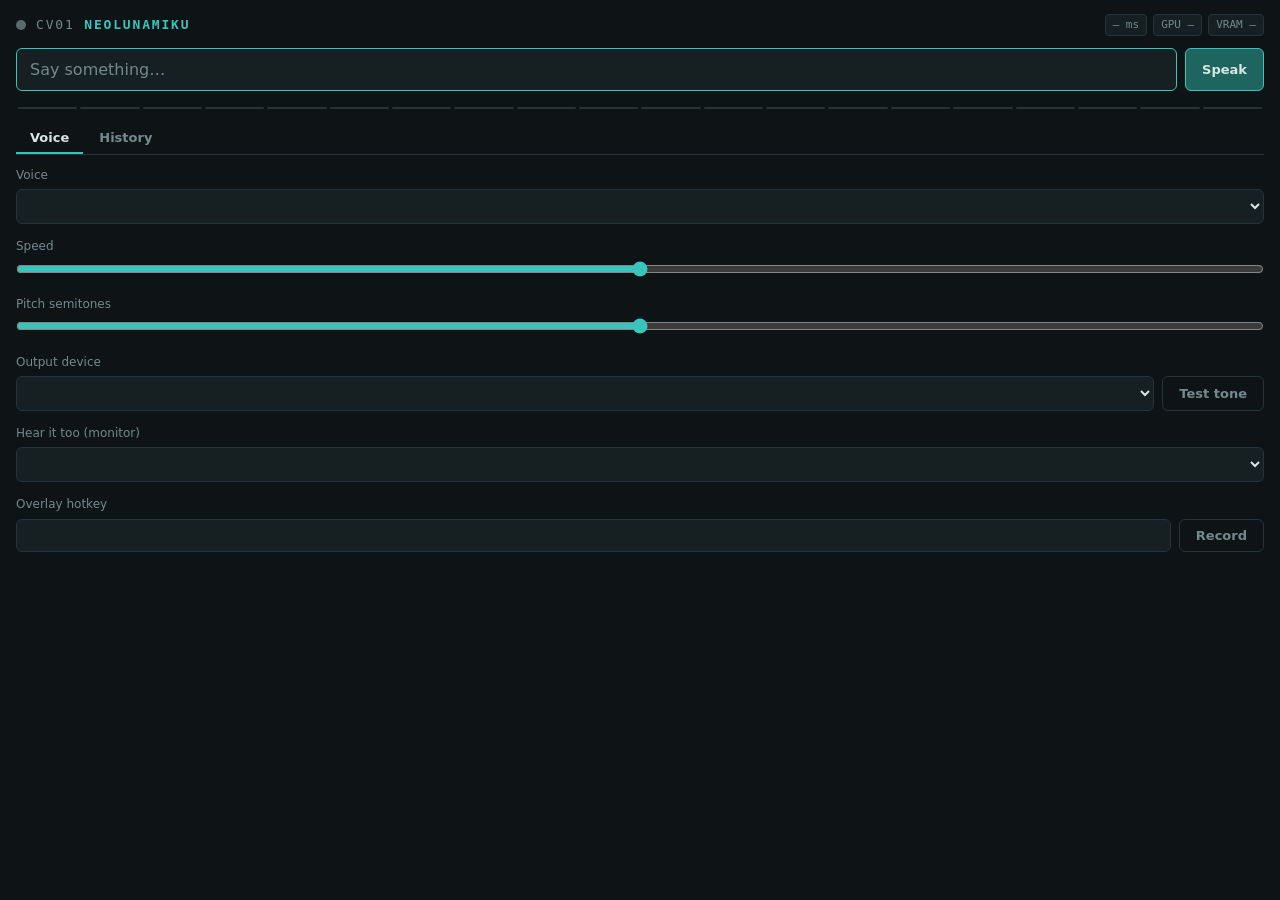
==== app/ui/index.html @ 3039992c "feat: monitor output, name-based device persistence, safer cable install flow Co-Authored-By: Claude" ====
<!DOCTYPE html>
<html lang="en">
<head>
<meta charset="utf-8">
<title>neolunamiku</title>
<link rel="stylesheet" href="app.css">
</head>
<body>
<header>
  <div class="led" id="led"></div>
  <div class="wordmark"><span>CV01</span> <b>NEOLUNAMIKU</b></div>
  <div class="chips">
    <div class="chip" id="chip-latency" title="last message: TTS + voice conversion">— ms</div>
    <div class="chip" id="chip-gpu">GPU —</div>
    <div class="chip" id="chip-vram">VRAM —</div>
  </div>
</header>

<div class="saybox">
  <input id="say-input" placeholder="Say something…" autofocus>
  <button id="say-btn">Speak</button>
</div>
<div class="voiceline" id="voiceline">
  <i></i><i></i><i></i><i></i><i></i><i></i><i></i><i></i><i></i><i></i><i></i><i></i><i></i><i></i><i></i><i></i><i></i><i></i><i></i><i></i>
</div>

<nav class="tabs">
  <button class="active" data-tab="voice">Voice</button>
  <button data-tab="history">History</button>
</nav>

<section class="panel active" id="panel-voice">
  <div class="field">
    <label for="preset">Voice</label>
    <select id="preset"></select>
  </div>
  <div class="field">
    <label for="speed">Speed <span class="val" id="speed-val"></span></label>
    <input type="range" id="speed" min="0.5" max="2" step="0.05">
  </div>
  <div class="field">
    <label for="pitch">Pitch <span class="val" id="pitch-val"></span> semitones</label>
    <input type="range" id="pitch" min="-12" max="12" step="1">
  </div>
  <div class="field">
    <label for="device">Output device</label>
    <div class="row">
      <select id="device"></select>
      <button class="quiet" id="test-tone">Test tone</button>
    </div>
    <div class="hint" id="cable-hint"></div>
  </div>
  <div class="field">
    <label for="monitor">Hear it too (monitor)</label>
    <select id="monitor"></select>
  </div>
  <div class="field">
    <label for="hotkey">Overlay hotkey</label>
    <div class="row">
      <input type="text" id="hotkey" readonly>
      <button class="quiet" id="hotkey-record">Record</button>
    </div>
  </div>
</section>

<section class="panel" id="panel-history">
  <ul id="history-list"></ul>
  <div class="empty" id="history-empty">Nothing said yet — type above and press Enter.</div>
</section>

<div class="toast" id="toast"></div>

<script src="app.js"></script>
</body>
</html>
---- app/ui/app.css ----
:root {
  --bg: #0e1416;
  --panel: #161f22;
  --panel-2: #121a1d;
  --line: #24343a;
  --teal: #39c5bb;
  --teal-dim: #1e6560;
  --pink: #e12885;
  --text: #d9e6e4;
  --muted: #74898c;
  --mono: "Cascadia Code", Consolas, monospace;
}

* { box-sizing: border-box; margin: 0; }

body {
  background: var(--bg);
  color: var(--text);
  font: 14px/1.45 "Segoe UI", system-ui, sans-serif;
  padding: 14px 16px;
  user-select: none;
}

/* ---------- header ---------- */
header {
  display: flex;
  align-items: center;
  gap: 10px;
  margin-bottom: 12px;
}

.led {
  width: 10px;
  height: 10px;
  border-radius: 50%;
  background: #5a6b6e;
  flex: none;
  transition: background 0.3s;
}
.led.ready { background: var(--teal); box-shadow: 0 0 6px var(--teal); }
.led.error { background: var(--pink); box-shadow: 0 0 6px var(--pink); }

.wordmark { font-family: var(--mono); font-size: 13px; letter-spacing: 0.14em; }
.wordmark b { color: var(--teal); font-weight: 600; }
.wordmark span { color: var(--muted); }

.chips { margin-left: auto; display: flex; gap: 6px; }
.chip {
  font-family: var(--mono);
  font-size: 11px;
  color: var(--muted);
  background: var(--panel);
  border: 1px solid var(--line);
  border-radius: 4px;
  padding: 2px 7px;
  white-space: nowrap;
}
.chip b { color: var(--text); font-weight: 500; }

/* ---------- say box ---------- */
.saybox { display: flex; gap: 8px; }

.saybox input {
  flex: 1;
  background: var(--panel);
  border: 1px solid var(--line);
  border-radius: 6px;
  color: var(--text);
  font: 16px "Segoe UI", system-ui, sans-serif;
  padding: 11px 13px;
  user-select: text;
}
.saybox input:focus { outline: none; border-color: var(--teal); }
.saybox input::placeholder { color: var(--muted); }

button {
  background: var(--teal-dim);
  border: 1px solid var(--teal);
  border-radius: 6px;
  color: var(--text);
  font: 600 13px "Segoe UI", system-ui, sans-serif;
  padding: 0 16px;
  cursor: pointer;
}
button:hover { background: var(--teal); color: #08211f; }
button:focus-visible { outline: 2px solid var(--teal); outline-offset: 2px; }
button.quiet { background: transparent; border-color: var(--line); color: var(--muted); }
button.quiet:hover { border-color: var(--teal); color: var(--text); }

/* ---------- voice line (speaking indicator) ---------- */
.voiceline {
  height: 14px;
  margin: 10px 2px 8px;
  display: flex;
  align-items: center;
  gap: 3px;
}
.voiceline i {
  flex: 1;
  height: 2px;
  background: var(--line);
  border-radius: 1px;
  transition: background 0.4s;
}
.speaking .voiceline i {
  background: var(--teal);
  animation: ripple 0.9s ease-in-out infinite;
}
.speaking .voiceline i:nth-child(2n) { animation-delay: 0.15s; }
.speaking .voiceline i:nth-child(3n) { animation-delay: 0.3s; }
@keyframes ripple {
  0%, 100% { transform: scaleY(1); }
  50% { transform: scaleY(5); }
}
@media (prefers-reduced-motion: reduce) {
  .speaking .voiceline i { animation: none; transform: scaleY(3); }
}

/* ---------- tabs ---------- */
.tabs { display: flex; gap: 2px; border-bottom: 1px solid var(--line); margin-bottom: 12px; }
.tabs button {
  background: none;
  border: none;
  border-bottom: 2px solid transparent;
  border-radius: 0;
  color: var(--muted);
  padding: 7px 14px;
}
.tabs button.active { color: var(--text); border-bottom-color: var(--teal); }
.tabs button:hover { color: var(--text); background: none; }

.panel { display: none; }
.panel.active { display: block; }

/* ---------- settings ---------- */
.field { margin-bottom: 14px; }
.field label { display: block; font-size: 12px; color: var(--muted); margin-bottom: 5px; }
.field .val { font-family: var(--mono); color: var(--teal); }

select, input[type="text"] {
  width: 100%;
  background: var(--panel);
  border: 1px solid var(--line);
  border-radius: 6px;
  color: var(--text);
  font: 13px "Segoe UI", system-ui, sans-serif;
  padding: 8px 10px;
  user-select: text;
}
select:focus, input[type="text"]:focus { outline: none; border-color: var(--teal); }

input[type="range"] { width: 100%; accent-color: var(--teal); }

.row { display: flex; gap: 8px; }
.row > * { flex: 1; }
.row > button { flex: none; }

/* ---------- history ---------- */
#history-list { list-style: none; max-height: 300px; overflow-y: auto; }
#history-list li {
  display: flex;
  align-items: center;
  gap: 10px;
  padding: 8px 6px;
  border-bottom: 1px solid var(--panel-2);
}
#history-list .htext {
  flex: 1;
  overflow: hidden;
  text-overflow: ellipsis;
  white-space: nowrap;
  user-select: text;
}
#history-list .hlat { font-family: var(--mono); font-size: 11px; color: var(--muted); flex: none; }
#history-list .replay {
  flex: none;
  padding: 3px 10px;
  font-size: 12px;
}
.empty { color: var(--muted); padding: 18px 4px; font-size: 13px; }

#hotkey { cursor: default; }
#hotkey.recording { border-color: var(--pink); color: var(--pink); }

.hint { font-size: 12px; color: var(--muted); margin-top: 6px; }
.hint button {
  background: none;
  border: none;
  color: var(--teal);
  font-size: 12px;
  padding: 0;
  text-decoration: underline;
  cursor: pointer;
}

.toast {
  position: fixed;
  bottom: 14px;
  left: 16px;
  right: 16px;
  background: var(--panel);
  border: 1px solid var(--pink);
  border-radius: 6px;
  color: var(--text);
  font-size: 13px;
  padding: 9px 12px;
  opacity: 0;
  pointer-events: none;
  transition: opacity 0.25s;
}
.toast.show { opacity: 1; }
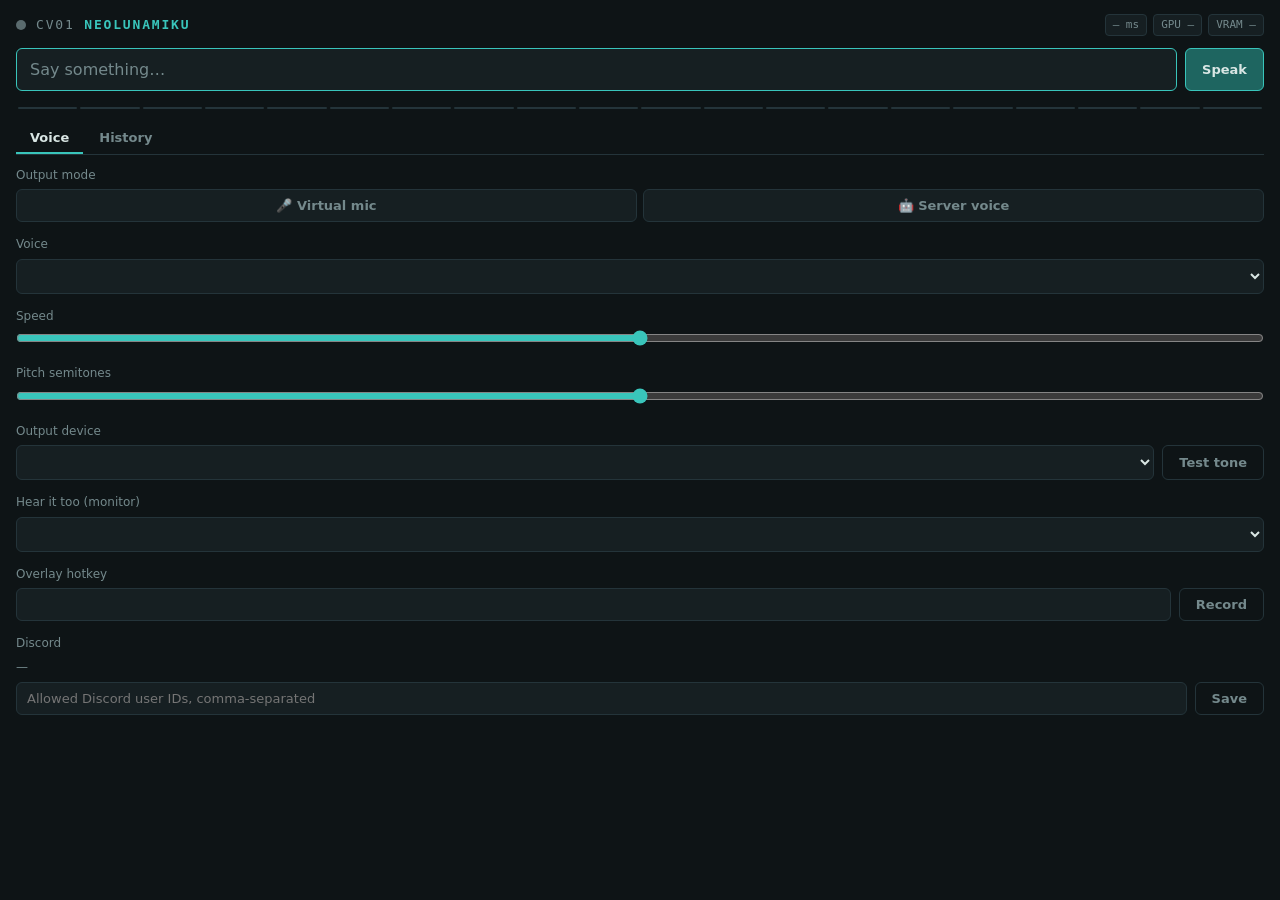
==== commit 7c9a26ea: "feat: discord panel, mode toggle, client lifecycle in app Co-Authored-By: Claude Fable 5 <noreply@an" ====
--- a/app/ui/index.html
+++ b/app/ui/index.html
@@ -31,6 +31,13 @@
 
 <section class="panel active" id="panel-voice">
   <div class="field">
+    <label>Output mode</label>
+    <div class="seg">
+      <button data-mode="mic" id="mode-mic">🎤 Virtual mic</button>
+      <button data-mode="bot" id="mode-bot">🤖 Server voice</button>
+    </div>
+  </div>
+  <div class="field">
     <label for="preset">Voice</label>
     <select id="preset"></select>
   </div>
@@ -61,6 +68,15 @@
       <button class="quiet" id="hotkey-record">Record</button>
     </div>
   </div>
+  <div class="field">
+    <label for="allowed-ids">Discord</label>
+    <div class="hint" id="discord-status">—</div>
+    <div class="row" style="margin-top:6px">
+      <input type="text" id="allowed-ids" placeholder="Allowed Discord user IDs, comma-separated">
+      <button class="quiet" id="allowed-save">Save</button>
+    </div>
+    <div class="hint" id="discord-links"></div>
+  </div>
 </section>
 
 <section class="panel" id="panel-history">
--- a/app/ui/app.css
+++ b/app/ui/app.css
@@ -179,6 +179,10 @@
 }
 .empty { color: var(--muted); padding: 18px 4px; font-size: 13px; }
 
+.seg { display: flex; gap: 6px; }
+.seg button { flex: 1; background: var(--panel); border: 1px solid var(--line); color: var(--muted); padding: 8px 0; }
+.seg button.active { border-color: var(--teal); color: var(--text); background: var(--teal-dim); }
+
 #hotkey { cursor: default; }
 #hotkey.recording { border-color: var(--pink); color: var(--pink); }
 
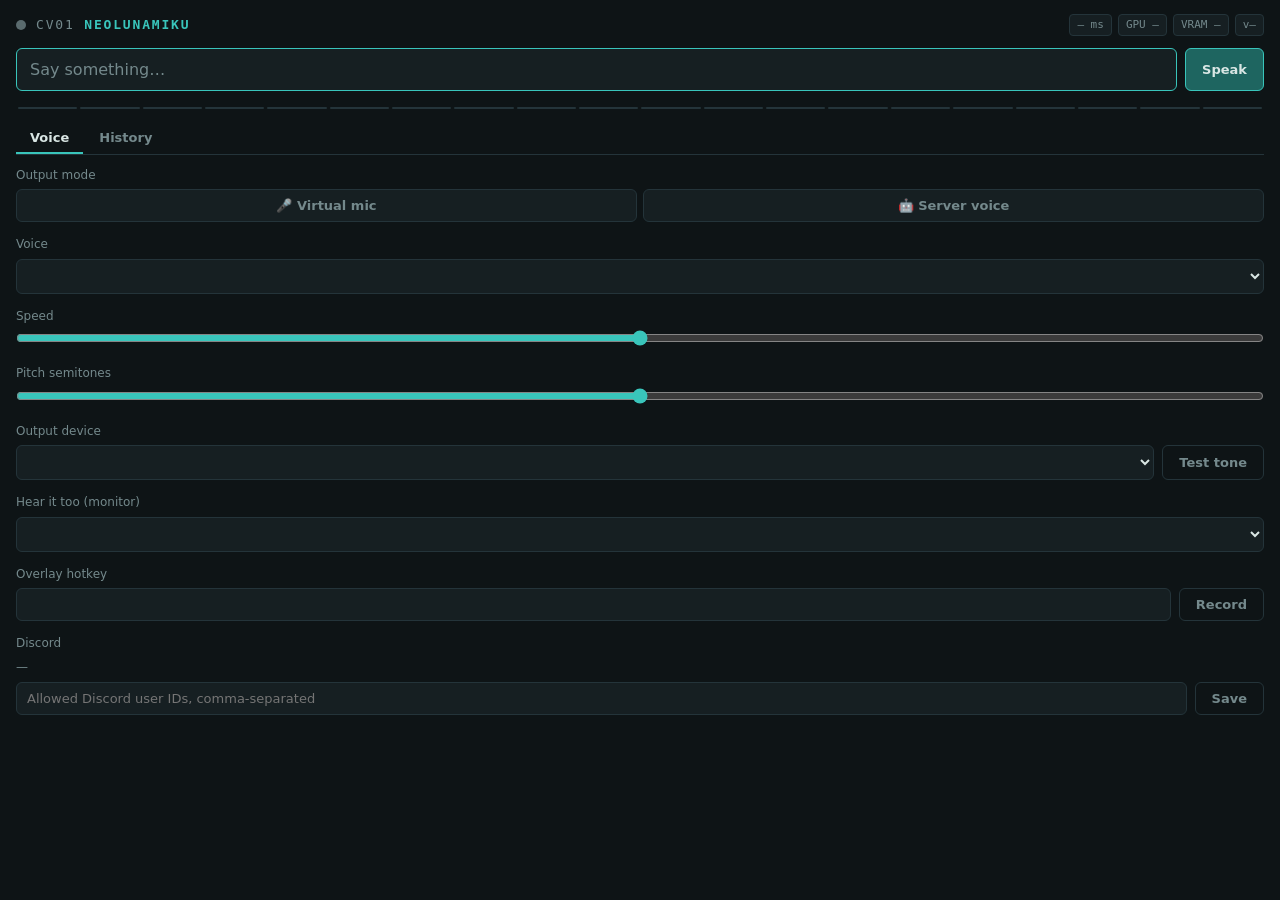
==== commit 9c29dea1: "feat: versioned self-update from GitHub (check, pull, dep sync, restart) Co-Authored-By: Claude Fabl" ====
--- a/app/ui/index.html
+++ b/app/ui/index.html
@@ -13,6 +13,7 @@
     <div class="chip" id="chip-latency" title="last message: TTS + voice conversion">— ms</div>
     <div class="chip" id="chip-gpu">GPU —</div>
     <div class="chip" id="chip-vram">VRAM —</div>
+    <div class="chip" id="chip-version" title="Click to check for updates" style="cursor:pointer">v—</div>
   </div>
 </header>
 
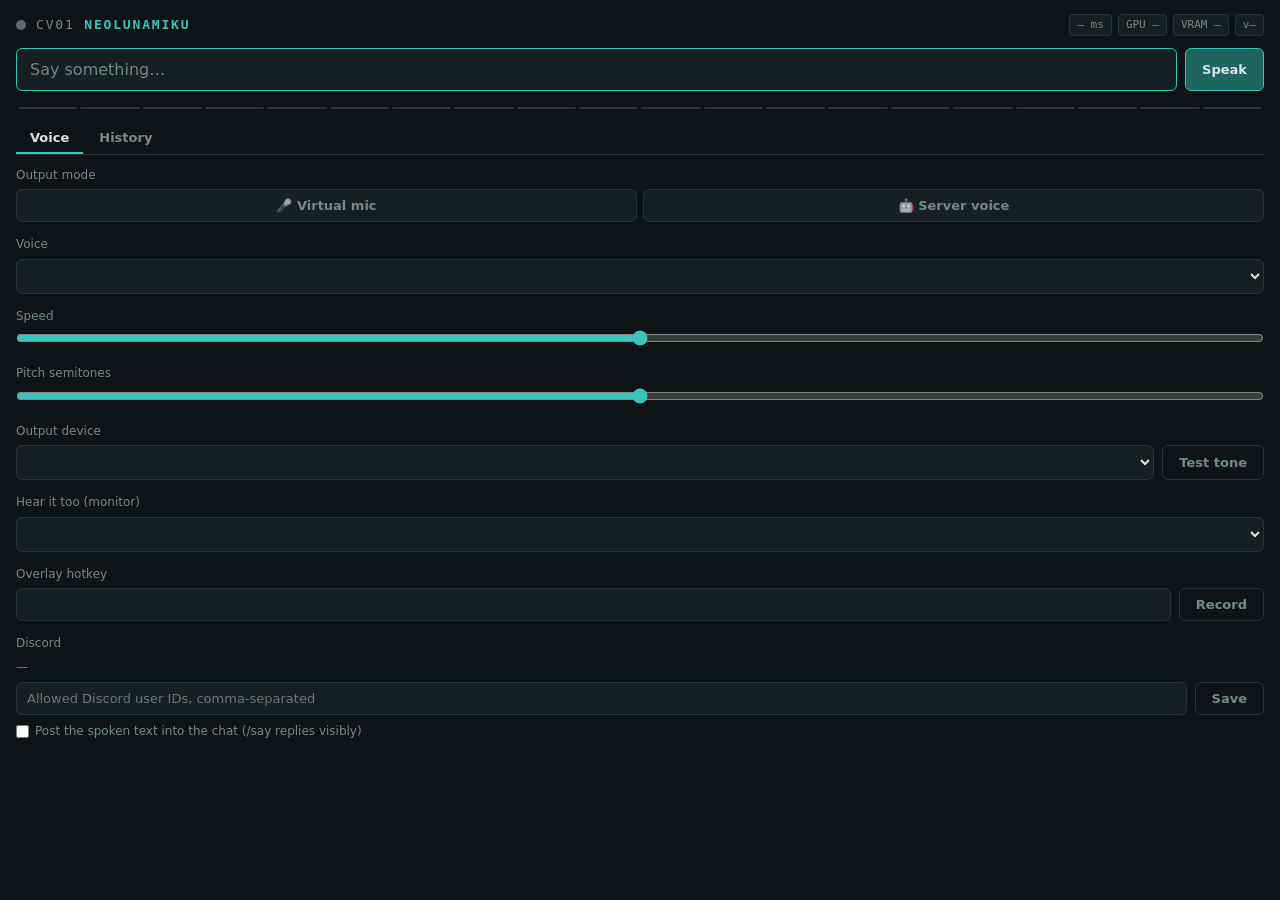
==== commit 0d4d801e: "feat: /say optionally posts the spoken text visibly into the conversation Co-Authored-By: Claude Fab" ====
--- a/app/ui/index.html
+++ b/app/ui/index.html
@@ -77,6 +77,10 @@
       <button class="quiet" id="allowed-save">Save</button>
     </div>
     <div class="hint" id="discord-links"></div>
+    <label class="hint" style="display:flex;align-items:center;gap:6px;margin-top:8px;cursor:pointer">
+      <input type="checkbox" id="say-posts-text" style="accent-color:var(--teal)">
+      Post the spoken text into the chat (/say replies visibly)
+    </label>
   </div>
 </section>
 
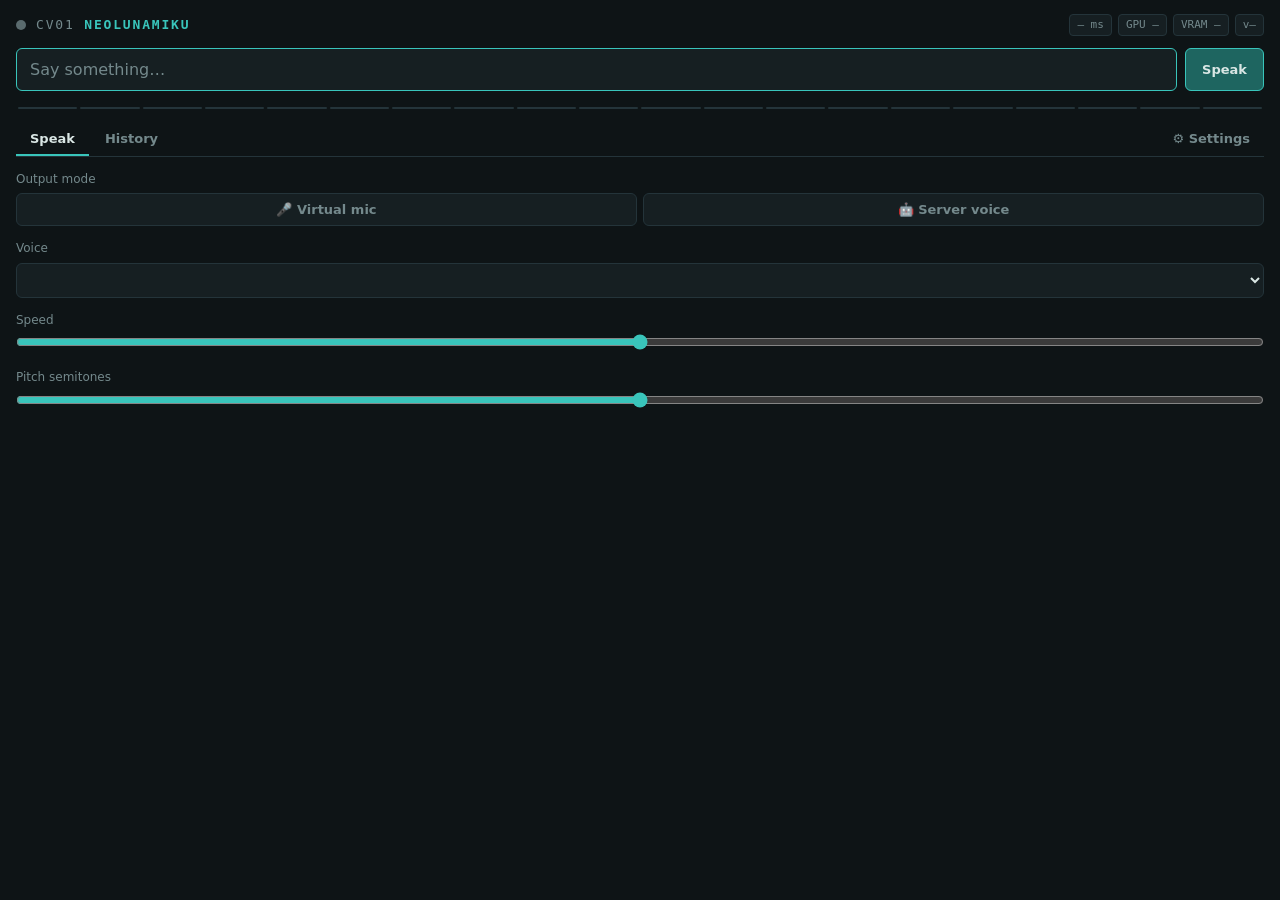
==== commit 4d06b682: "ui: restructure into Speak/History/Settings tabs with section headers Co-Authored-By: Claude Fable 5" ====
--- a/app/ui/index.html
+++ b/app/ui/index.html
@@ -26,11 +26,12 @@
 </div>
 
 <nav class="tabs">
-  <button class="active" data-tab="voice">Voice</button>
+  <button class="active" data-tab="speak">Speak</button>
   <button data-tab="history">History</button>
+  <button data-tab="settings">⚙ Settings</button>
 </nav>
 
-<section class="panel active" id="panel-voice">
+<section class="panel active" id="panel-speak">
   <div class="field">
     <label>Output mode</label>
     <div class="seg">
@@ -50,6 +51,15 @@
     <label for="pitch">Pitch <span class="val" id="pitch-val"></span> semitones</label>
     <input type="range" id="pitch" min="-12" max="12" step="1">
   </div>
+</section>
+
+<section class="panel" id="panel-history">
+  <ul id="history-list"></ul>
+  <div class="empty" id="history-empty">Nothing said yet — type above and press Enter.</div>
+</section>
+
+<section class="panel" id="panel-settings">
+  <h3 class="section">Audio output</h3>
   <div class="field">
     <label for="device">Output device</label>
     <div class="row">
@@ -62,31 +72,29 @@
     <label for="monitor">Hear it too (monitor)</label>
     <select id="monitor"></select>
   </div>
+
+  <h3 class="section">Overlay</h3>
   <div class="field">
-    <label for="hotkey">Overlay hotkey</label>
+    <label for="hotkey">Global hotkey</label>
     <div class="row">
       <input type="text" id="hotkey" readonly>
       <button class="quiet" id="hotkey-record">Record</button>
     </div>
   </div>
+
+  <h3 class="section">Discord</h3>
   <div class="field">
-    <label for="allowed-ids">Discord</label>
     <div class="hint" id="discord-status">—</div>
-    <div class="row" style="margin-top:6px">
+    <div class="row" style="margin-top:8px">
       <input type="text" id="allowed-ids" placeholder="Allowed Discord user IDs, comma-separated">
       <button class="quiet" id="allowed-save">Save</button>
     </div>
     <div class="hint" id="discord-links"></div>
-    <label class="hint" style="display:flex;align-items:center;gap:6px;margin-top:8px;cursor:pointer">
-      <input type="checkbox" id="say-posts-text" style="accent-color:var(--teal)">
+    <label class="hint check" style="margin-top:8px">
+      <input type="checkbox" id="say-posts-text">
       Post the spoken text into the chat (/say replies visibly)
     </label>
   </div>
-</section>
-
-<section class="panel" id="panel-history">
-  <ul id="history-list"></ul>
-  <div class="empty" id="history-empty">Nothing said yet — type above and press Enter.</div>
 </section>
 
 <div class="toast" id="toast"></div>
--- a/app/ui/app.css
+++ b/app/ui/app.css
@@ -81,6 +81,7 @@
   font: 600 13px "Segoe UI", system-ui, sans-serif;
   padding: 0 16px;
   cursor: pointer;
+  transition: background 0.15s, border-color 0.15s, color 0.15s;
 }
 button:hover { background: var(--teal); color: #08211f; }
 button:focus-visible { outline: 2px solid var(--teal); outline-offset: 2px; }
@@ -117,20 +118,38 @@
 }
 
 /* ---------- tabs ---------- */
-.tabs { display: flex; gap: 2px; border-bottom: 1px solid var(--line); margin-bottom: 12px; }
+.tabs { display: flex; gap: 2px; border-bottom: 1px solid var(--line); margin-bottom: 14px; }
 .tabs button {
   background: none;
   border: none;
   border-bottom: 2px solid transparent;
   border-radius: 0;
   color: var(--muted);
-  padding: 7px 14px;
+  padding: 8px 14px;
+  transition: color 0.15s;
 }
 .tabs button.active { color: var(--text); border-bottom-color: var(--teal); }
 .tabs button:hover { color: var(--text); background: none; }
+.tabs button:last-child { margin-left: auto; }
 
 .panel { display: none; }
-.panel.active { display: block; }
+.panel.active { display: block; animation: fadein 0.15s ease-out; }
+@keyframes fadein { from { opacity: 0; transform: translateY(2px); } to { opacity: 1; transform: none; } }
+@media (prefers-reduced-motion: reduce) { .panel.active { animation: none; } }
+
+h3.section {
+  font: 600 10px var(--mono);
+  letter-spacing: 0.18em;
+  text-transform: uppercase;
+  color: var(--muted);
+  border-bottom: 1px solid var(--panel-2);
+  padding-bottom: 5px;
+  margin: 18px 0 12px;
+}
+h3.section:first-child { margin-top: 2px; }
+
+.check { display: flex; align-items: center; gap: 7px; cursor: pointer; }
+.check input[type="checkbox"] { accent-color: var(--teal); width: auto; }
 
 /* ---------- settings ---------- */
 .field { margin-bottom: 14px; }
@@ -147,7 +166,9 @@
   padding: 8px 10px;
   user-select: text;
 }
+select, input[type="text"] { transition: border-color 0.15s; }
 select:focus, input[type="text"]:focus { outline: none; border-color: var(--teal); }
+select:hover, input[type="text"]:hover { border-color: var(--teal-dim); }
 
 input[type="range"] { width: 100%; accent-color: var(--teal); }
 
@@ -163,7 +184,12 @@
   gap: 10px;
   padding: 8px 6px;
   border-bottom: 1px solid var(--panel-2);
-}
+  border-radius: 4px;
+  transition: background 0.15s;
+}
+#history-list li:hover { background: var(--panel-2); }
+#history-list::-webkit-scrollbar { width: 8px; }
+#history-list::-webkit-scrollbar-thumb { background: var(--line); border-radius: 4px; }
 #history-list .htext {
   flex: 1;
   overflow: hidden;
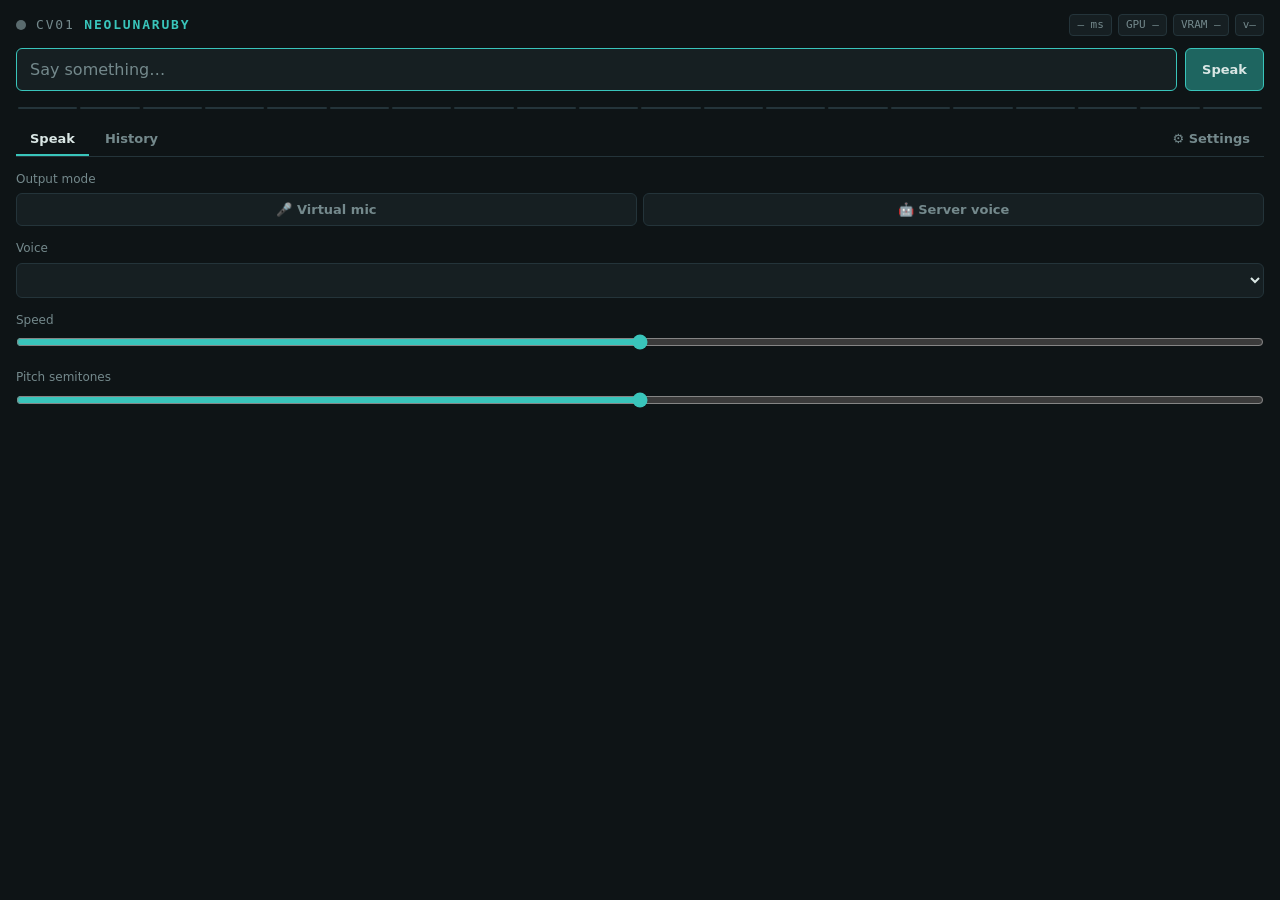
==== commit 663a8ce2: "chore: rename project to neolunaruby (voice presets stay Miku) Co-Authored-By: Claude Fable 5 <norep" ====
--- a/app/ui/index.html
+++ b/app/ui/index.html
@@ -2,13 +2,13 @@
 <html lang="en">
 <head>
 <meta charset="utf-8">
-<title>neolunamiku</title>
+<title>neolunaruby</title>
 <link rel="stylesheet" href="app.css">
 </head>
 <body>
 <header>
   <div class="led" id="led"></div>
-  <div class="wordmark"><span>CV01</span> <b>NEOLUNAMIKU</b></div>
+  <div class="wordmark"><span>CV01</span> <b>NEOLUNARUBY</b></div>
   <div class="chips">
     <div class="chip" id="chip-latency" title="last message: TTS + voice conversion">— ms</div>
     <div class="chip" id="chip-gpu">GPU —</div>
@@ -97,6 +97,23 @@
   </div>
 </section>
 
+<div class="wizard" id="wizard" hidden>
+  <div class="wizard-card">
+    <div class="wordmark" style="margin-bottom:10px"><span>CV01</span> <b>FIRST-RUN SETUP</b></div>
+    <p class="hint" style="margin-bottom:12px">Miku needs her voice models (about 1.3 GB, one time, from their official sources).</p>
+    <ul id="wizard-assets"></ul>
+    <button id="wizard-download" style="width:100%;margin-top:10px;padding:10px 0">Download everything</button>
+    <div class="field" id="wizard-token-field" style="margin-top:14px">
+      <label for="wizard-token">Discord bot token (optional — enables /say in DMs and server voice)</label>
+      <div class="row">
+        <input type="text" id="wizard-token" placeholder="paste token, or leave empty">
+        <button class="quiet" id="wizard-token-save">Save</button>
+      </div>
+    </div>
+    <button class="quiet" id="wizard-close" style="width:100%;margin-top:12px" disabled>Start talking</button>
+  </div>
+</div>
+
 <div class="toast" id="toast"></div>
 
 <script src="app.js"></script>
--- a/app/ui/app.css
+++ b/app/ui/app.css
@@ -56,6 +56,7 @@
   white-space: nowrap;
 }
 .chip b { color: var(--text); font-weight: 500; }
+.chip.update-available { border-color: var(--teal); color: var(--teal); }
 
 /* ---------- say box ---------- */
 .saybox { display: flex; gap: 8px; }
@@ -223,6 +224,37 @@
   cursor: pointer;
 }
 
+.wizard {
+  position: fixed;
+  inset: 0;
+  background: rgba(8, 14, 15, 0.92);
+  display: flex;
+  align-items: center;
+  justify-content: center;
+  z-index: 10;
+}
+.wizard[hidden] { display: none; }
+.wizard-card {
+  background: var(--panel);
+  border: 1px solid var(--teal-dim);
+  border-radius: 10px;
+  padding: 20px;
+  width: min(440px, 92vw);
+  max-height: 90vh;
+  overflow-y: auto;
+}
+#wizard-assets { list-style: none; }
+#wizard-assets li {
+  display: flex;
+  justify-content: space-between;
+  gap: 10px;
+  padding: 5px 0;
+  font-size: 13px;
+  border-bottom: 1px solid var(--panel-2);
+}
+#wizard-assets .pct { font-family: var(--mono); color: var(--muted); }
+#wizard-assets .pct.done { color: var(--teal); }
+
 .toast {
   position: fixed;
   bottom: 14px;
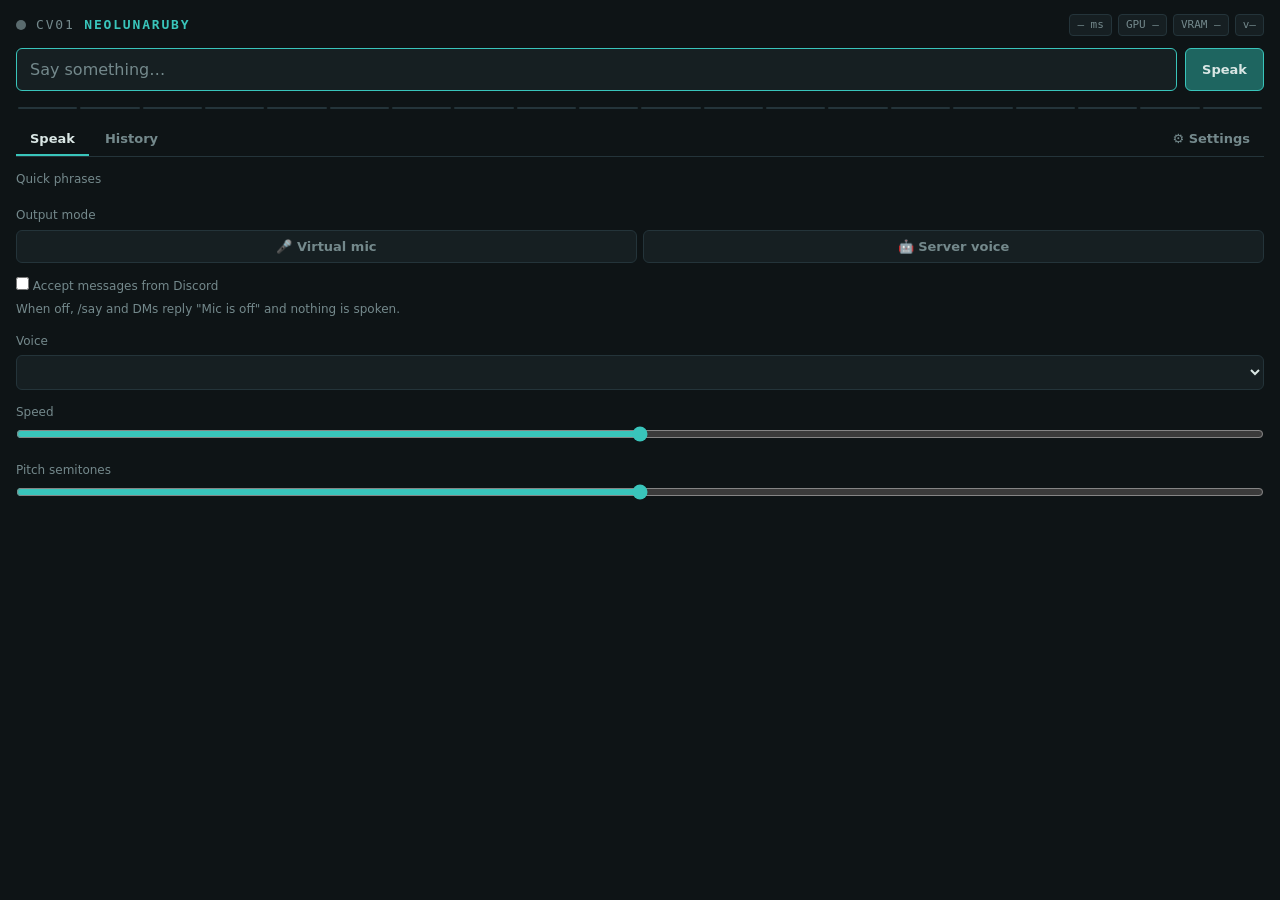
==== commit 52936f7c: "feat: quick phrases, Discord input switch, startup option, setup and CI hardening Co-Authored-By: Cl" ====
--- a/app/ui/index.html
+++ b/app/ui/index.html
@@ -33,11 +33,22 @@
 
 <section class="panel active" id="panel-speak">
   <div class="field">
+    <label>Quick phrases</label>
+    <div class="phrases" id="phrases"></div>
+  </div>
+  <div class="field">
     <label>Output mode</label>
     <div class="seg">
       <button data-mode="mic" id="mode-mic">🎤 Virtual mic</button>
       <button data-mode="bot" id="mode-bot">🤖 Server voice</button>
     </div>
+  </div>
+  <div class="field">
+    <label class="check">
+      <input type="checkbox" id="accept-discord">
+      Accept messages from Discord
+    </label>
+    <div class="hint">When off, /say and DMs reply "Mic is off" and nothing is spoken.</div>
   </div>
   <div class="field">
     <label for="preset">Voice</label>
@@ -73,6 +84,23 @@
     <select id="monitor"></select>
   </div>
 
+  <div class="field">
+    <div class="hint">
+      In Discord: set your input device to CABLE Output, then turn off
+      <b>Noise Suppression</b>, <b>Echo Cancellation</b> and <b>Automatic Gain Control</b>
+      under Voice &amp; Video - they treat synthesized speech as noise and cut it up.
+    </div>
+  </div>
+
+  <h3 class="section">Quick phrases</h3>
+  <div class="field">
+    <label for="phrases-edit">One per line, up to 12</label>
+    <textarea id="phrases-edit" rows="6"></textarea>
+    <div class="row" style="margin-top:6px">
+      <button class="quiet" id="phrases-save">Save phrases</button>
+    </div>
+  </div>
+
   <h3 class="section">Overlay</h3>
   <div class="field">
     <label for="hotkey">Global hotkey</label>
@@ -80,6 +108,13 @@
       <input type="text" id="hotkey" readonly>
       <button class="quiet" id="hotkey-record">Record</button>
     </div>
+  </div>
+
+  <div class="field">
+    <label class="check">
+      <input type="checkbox" id="start-with-windows">
+      Start automatically when Windows starts
+    </label>
   </div>
 
   <h3 class="section">Discord</h3>
@@ -100,9 +135,13 @@
 <div class="wizard" id="wizard" hidden>
   <div class="wizard-card">
     <div class="wordmark" style="margin-bottom:10px"><span>CV01</span> <b>FIRST-RUN SETUP</b></div>
-    <p class="hint" style="margin-bottom:12px">Miku needs her voice models (about 1.3 GB, one time, from their official sources).</p>
+    <p class="hint" style="margin-bottom:12px">The voice models download once, about 1.3 GB, from their official sources.</p>
     <ul id="wizard-assets"></ul>
     <button id="wizard-download" style="width:100%;margin-top:10px;padding:10px 0">Download everything</button>
+    <div class="field" id="wizard-cable-field" style="margin-top:14px">
+      <label>Virtual microphone</label>
+      <div class="hint" id="wizard-cable-hint"></div>
+    </div>
     <div class="field" id="wizard-token-field" style="margin-top:14px">
       <label for="wizard-token">Discord bot token (optional — enables /say in DMs and server voice)</label>
       <div class="row">
--- a/app/ui/app.css
+++ b/app/ui/app.css
@@ -206,6 +206,30 @@
 }
 .empty { color: var(--muted); padding: 18px 4px; font-size: 13px; }
 
+.phrases { display: flex; flex-wrap: wrap; gap: 6px; }
+.phrases button {
+  background: var(--panel);
+  border: 1px solid var(--line);
+  color: var(--text);
+  font-weight: 400;
+  padding: 6px 12px;
+}
+.phrases button:hover { border-color: var(--teal); background: var(--teal-dim); }
+.phrases .none { color: var(--muted); font-size: 12px; padding: 4px 0; }
+
+textarea {
+  width: 100%;
+  background: var(--panel);
+  border: 1px solid var(--line);
+  border-radius: 6px;
+  color: var(--text);
+  font: 13px "Segoe UI", system-ui, sans-serif;
+  padding: 8px 10px;
+  resize: vertical;
+  user-select: text;
+}
+textarea:focus { outline: none; border-color: var(--teal); }
+
 .seg { display: flex; gap: 6px; }
 .seg button { flex: 1; background: var(--panel); border: 1px solid var(--line); color: var(--muted); padding: 8px 0; }
 .seg button.active { border-color: var(--teal); color: var(--text); background: var(--teal-dim); }
